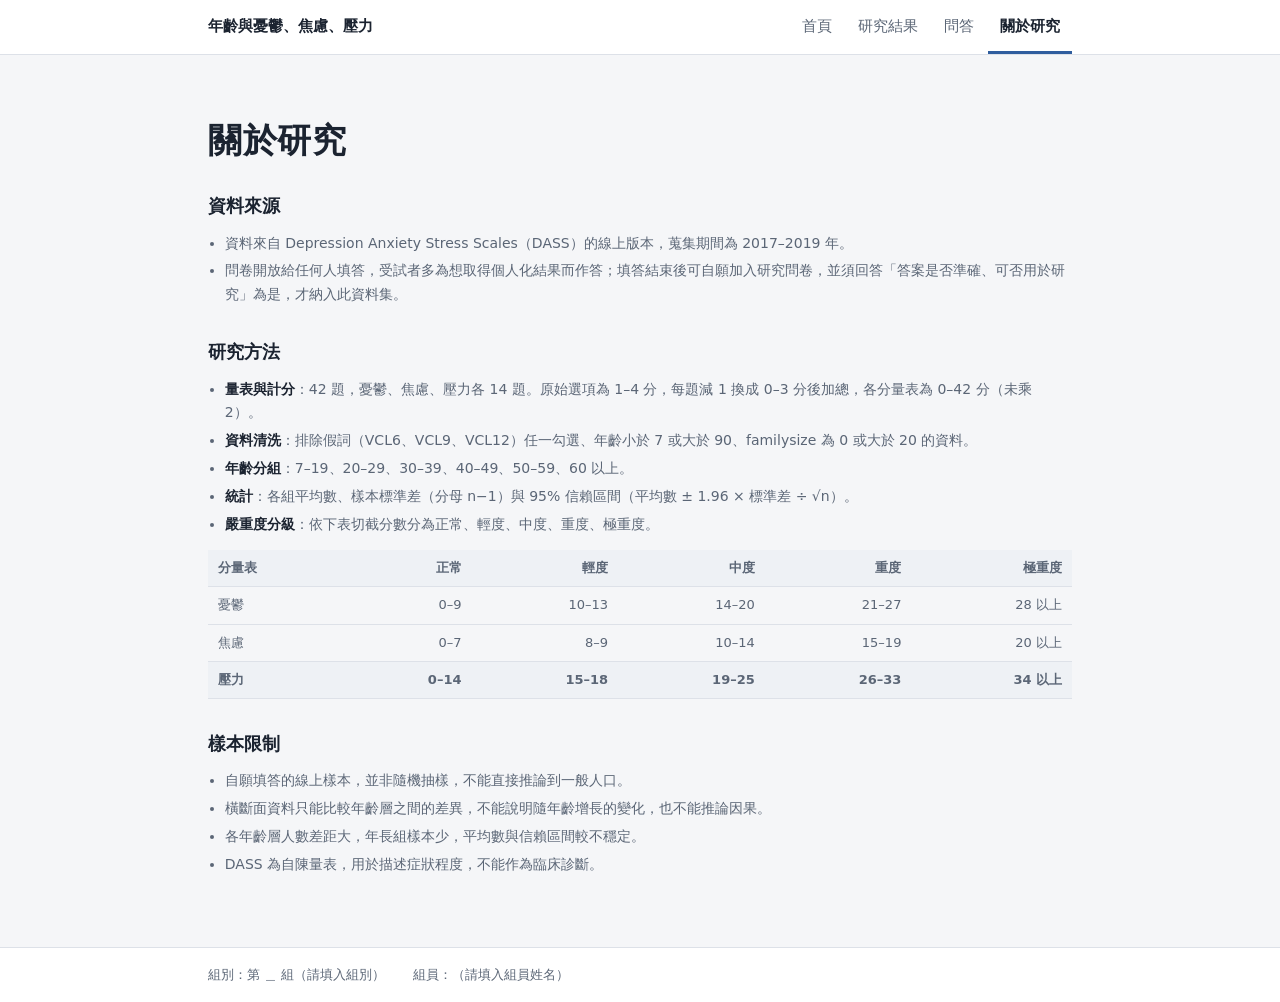
==== about.html @ b830cfda "Add files via upload" ====
<!DOCTYPE html>
<html lang="zh-Hant">
<head>
<meta charset="UTF-8">
<meta name="viewport" content="width=device-width, initial-scale=1, viewport-fit=cover">
<title>關於研究｜年齡與憂鬱、焦慮、壓力的關係</title>
<link rel="stylesheet" href="style.css">
</head>
<body>
<nav class="nav" aria-label="主要導覽"><div class="in"><a class="brand" href="index.html">年齡與憂鬱、焦慮、壓力</a><ul><li><a href="index.html">首頁</a></li><li><a href="results.html">研究結果</a></li><li><a href="ask.html">問答</a></li><li><a href="about.html" aria-current="page">關於研究</a></li></ul></div></nav>
<main><div class="in notes">
<h1 style="margin-top:32px;color:var(--ink)">關於研究</h1>
<h2 style="color:var(--ink)">資料來源</h2>
<ul>
<li>資料來自 Depression Anxiety Stress Scales（DASS）的線上版本，蒐集期間為 2017–2019 年。</li>
<li>問卷開放給任何人填答，受試者多為想取得個人化結果而作答；填答結束後可自願加入研究問卷，並須回答「答案是否準確、可否用於研究」為是，才納入此資料集。</li>
</ul>
<h2 style="color:var(--ink)">研究方法</h2>
<ul>
<li><b>量表與計分</b>：42 題，憂鬱、焦慮、壓力各 14 題。原始選項為 1–4 分，每題減 1 換成 0–3 分後加總，各分量表為 0–42 分（未乘 2）。</li>
<li><b>資料清洗</b>：排除假詞（VCL6、VCL9、VCL12）任一勾選、年齡小於 7 或大於 90、familysize 為 0 或大於 20 的資料。</li>
<li><b>年齡分組</b>：7–19、20–29、30–39、40–49、50–59、60 以上。</li>
<li><b>統計</b>：各組平均數、樣本標準差（分母 n−1）與 95% 信賴區間（平均數 ± 1.96 × 標準差 ÷ √n）。</li>
<li><b>嚴重度分級</b>：依下表切截分數分為正常、輕度、中度、重度、極重度。</li>
</ul><table class="cut"><thead><tr><th>分量表</th><th>正常</th><th>輕度</th><th>中度</th><th>重度</th><th>極重度</th></tr></thead><tbody>
<tr><td>憂鬱</td><td>0–9</td><td>10–13</td><td>14–20</td><td>21–27</td><td>28 以上</td></tr>
<tr><td>焦慮</td><td>0–7</td><td>8–9</td><td>10–14</td><td>15–19</td><td>20 以上</td></tr>
<tr><td>壓力</td><td>0–14</td><td>15–18</td><td>19–25</td><td>26–33</td><td>34 以上</td></tr></tbody></table>
<h2 style="color:var(--ink)">樣本限制</h2>
<ul>
<li>自願填答的線上樣本，並非隨機抽樣，不能直接推論到一般人口。</li>
<li>橫斷面資料只能比較年齡層之間的差異，不能說明隨年齡增長的變化，也不能推論因果。</li>
<li>各年齡層人數差距大，年長組樣本少，平均數與信賴區間較不穩定。</li>
<li>DASS 為自陳量表，用於描述症狀程度，不能作為臨床診斷。</li>
</ul>
</div></main>
<footer><div class="in"><span>組別：第 ＿ 組（請填入組別）</span><span>組員：（請填入組員姓名）</span></div></footer>

</body>
</html>
---- style.css ----
:root{box-sizing:border-box;padding-top:env(safe-area-inset-top,0px);padding-bottom:env(safe-area-inset-bottom,0px);
--bg:#f5f6f8;--card:#fff;--ink:#1b2330;--mut:#5b6676;--line:#dde1e8;--grid:#e8ebf0;--hd:#eef1f5;
--c-D:#2f5d9e;--c-A:#cf7418;--c-S:#1f8270;--l0:#c9e4da;--l1:#f1dd98;--l2:#eeab6e;--l3:#d35f4c;--l4:#7a1f3d;--st:#1b2330}
@media (prefers-color-scheme:dark){:root:not([data-theme="light"]){--bg:#11151b;--card:#1a2029;--ink:#e8ecf2;--mut:#9aa6b6;--line:#2b3441;--grid:#262e3a;--hd:#212934;
--c-D:#7ea8e8;--c-A:#f0a24f;--c-S:#4fc2aa;--l0:#2d5d4e;--l1:#8a7a2c;--l2:#b5733a;--l3:#d35f4c;--l4:#a63a5e;--st:#fff}}
:root[data-theme="dark"]{--bg:#11151b;--card:#1a2029;--ink:#e8ecf2;--mut:#9aa6b6;--line:#2b3441;--grid:#262e3a;--hd:#212934;
--c-D:#7ea8e8;--c-A:#f0a24f;--c-S:#4fc2aa;--l0:#2d5d4e;--l1:#8a7a2c;--l2:#b5733a;--l3:#d35f4c;--l4:#a63a5e;--st:#fff}
html,body{margin:0}
body{background:var(--bg);color:var(--ink);font:15px/1.7 "Noto Sans TC","PingFang TC","Microsoft JhengHei",system-ui,sans-serif}
main{max-width:900px;margin:0 auto;padding:32px 18px 56px}
h1{font-size:clamp(24px,5vw,34px);line-height:1.25;margin:0 0 10px;letter-spacing:.02em}
.intro{margin:0 0 4px;color:var(--mut);max-width:44em}
.src{margin:0 0 22px;color:var(--mut);font-size:13px}
.bar{display:flex;flex-wrap:wrap;gap:12px 24px;align-items:center;margin-bottom:12px}
.tabs{display:inline-flex;border:1px solid var(--line);border-radius:8px;overflow:hidden;background:var(--card)}
.tabs button{font:inherit;color:var(--mut);background:none;border:0;padding:8px 16px;cursor:pointer}
.tabs button[aria-selected=true]{background:var(--ink);color:var(--card);font-weight:600}
button:focus-visible,input:focus-visible{outline:2px solid var(--c-D);outline-offset:2px}
#scales{display:flex;flex-wrap:wrap;gap:6px 16px;align-items:center}
#scales .cl{color:var(--mut);font-size:13px}
#scales label{display:inline-flex;align-items:center;gap:6px;cursor:pointer}
#scales input{accent-color:var(--c);width:16px;height:16px;margin:0}
#scales input:disabled{opacity:.55;cursor:not-allowed}
.card{background:var(--card);border:1px solid var(--line);border-radius:10px;padding:14px 12px}
#chart{position:relative}
svg{display:block;width:100%;height:auto}
.gl{stroke:var(--grid);stroke-width:1}.tx{fill:var(--mut);font-size:12px}.sm{font-size:11px}
.ln{fill:none;stroke-width:2.2}.eb{stroke-width:1.6}.pt{stroke:var(--card);stroke-width:1.5}
.seg{font-size:12px;font-weight:600;fill:var(--st)}.seg.s3,.seg.s4{fill:#fff}
#tip{position:absolute;pointer-events:none;background:var(--ink);color:var(--card);border-radius:6px;padding:7px 10px;font-size:13px;line-height:1.5;white-space:nowrap;z-index:5}
#tip[hidden]{display:none}
.leg{display:flex;flex-wrap:wrap;gap:4px 14px;margin:2px 4px 8px;font-size:13px;color:var(--mut)}
.leg i{display:inline-block;width:11px;height:11px;border-radius:2px;margin-right:5px;vertical-align:-1px}
h2{font-size:18px;margin:30px 0 10px}
.tw{overflow-x:auto}
table{border-collapse:collapse;width:100%;font-size:14px;font-variant-numeric:tabular-nums}
th,td{padding:7px 10px;text-align:right;white-space:nowrap;border-bottom:1px solid var(--line)}
th:first-child,td:first-child{text-align:left}
thead th{background:var(--hd);font-weight:600}
tbody tr:last-child td{font-weight:600;background:var(--hd)}
.notes{color:var(--mut);font-size:14px}
.notes b{color:var(--ink)}
.notes ul{padding-left:1.2em;margin:6px 0 14px}.notes li{margin:4px 0}
.cut{font-size:13px;margin:6px 0 14px}
body{display:flex;flex-direction:column;min-height:100vh}
main{flex:1;width:100%}
.in{max-width:900px;margin:0 auto;padding:0 18px;box-sizing:border-box}
.nav{background:var(--card);border-bottom:1px solid var(--line)}
.nav .in{display:flex;flex-wrap:wrap;align-items:center;justify-content:space-between;gap:0 20px}
.brand{font-weight:700;color:var(--ink);text-decoration:none;padding:12px 0}
.nav ul{display:flex;flex-wrap:wrap;gap:2px;list-style:none;margin:0;padding:0}
.nav li a{display:block;padding:14px 12px 11px;color:var(--mut);text-decoration:none;border-bottom:3px solid transparent}
.nav li a:hover{color:var(--ink)}
.nav li a[aria-current=page]{color:var(--ink);font-weight:600;border-bottom-color:var(--c-D)}
footer{border-top:1px solid var(--line);background:var(--card);color:var(--mut);font-size:13px}
footer .in{display:flex;flex-wrap:wrap;gap:4px 28px;padding-top:16px;padding-bottom:16px}
.lead{max-width:44em;margin:0 0 6px}
.stats,.entries{display:grid;grid-template-columns:repeat(auto-fit,minmax(210px,1fr));gap:12px;margin:22px 0}
.stat,.entry{background:var(--card);border:1px solid var(--line);border-radius:10px;padding:16px}
.stat b{display:block;font-size:32px;line-height:1.2;font-variant-numeric:tabular-nums}
.stat span,.entry span{color:var(--mut);font-size:13px}
.entry{display:block;color:inherit;text-decoration:none}
.entry:hover{border-color:var(--c-D)}
.entry strong{display:block;font-size:17px}
.soon{text-align:center;padding:52px 20px;border:1px dashed var(--line);border-radius:10px;background:var(--card)}
.soon b{display:block;font-size:22px;margin-bottom:6px}
.soon p{margin:0;color:var(--mut)}
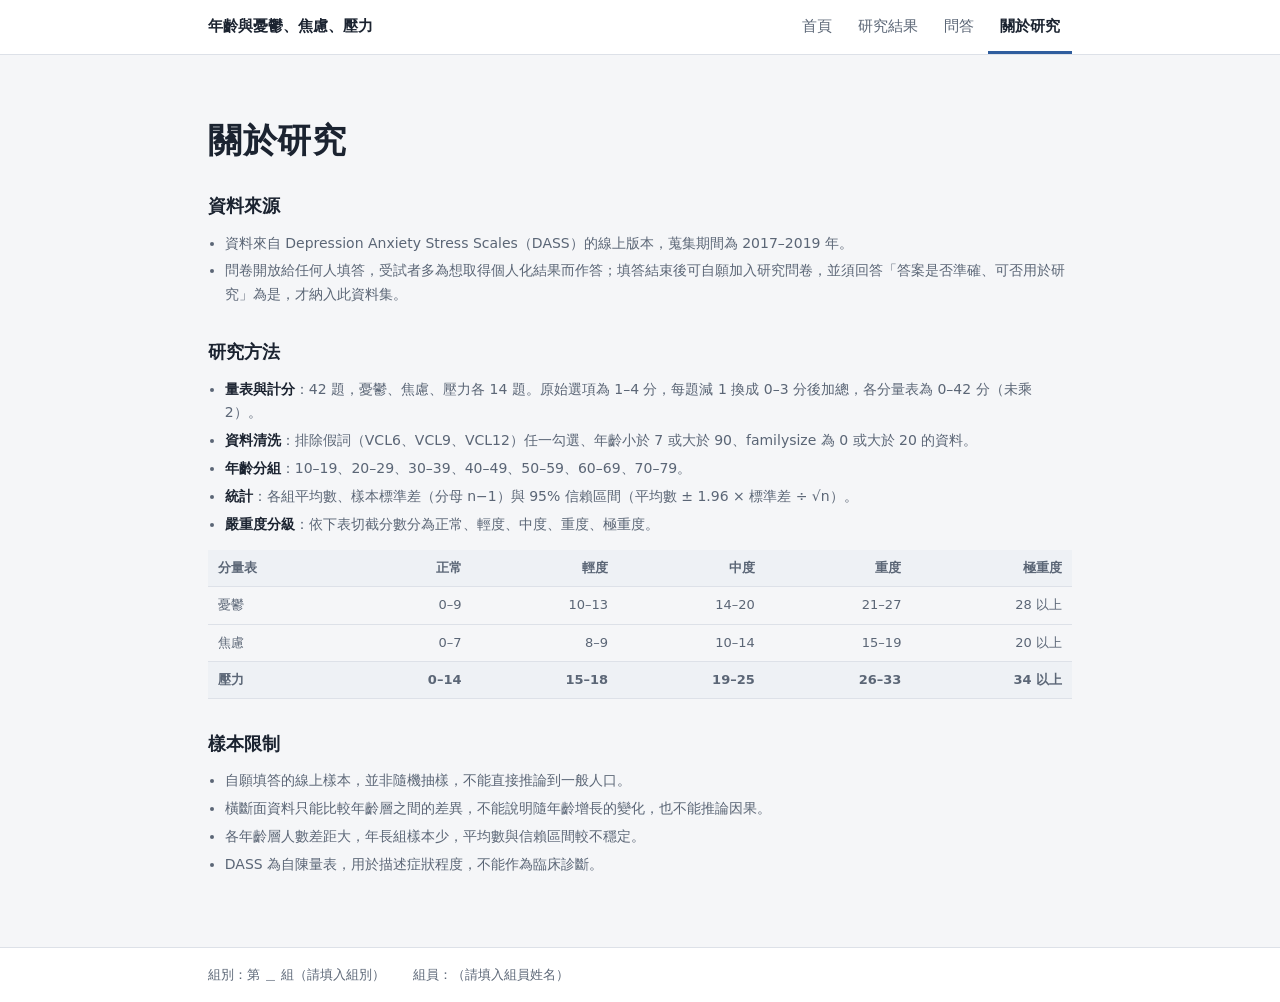
==== commit dc7a4064: "Add files via upload" ====
--- a/about.html
+++ b/about.html
@@ -19,7 +19,7 @@
 <ul>
 <li><b>量表與計分</b>：42 題，憂鬱、焦慮、壓力各 14 題。原始選項為 1–4 分，每題減 1 換成 0–3 分後加總，各分量表為 0–42 分（未乘 2）。</li>
 <li><b>資料清洗</b>：排除假詞（VCL6、VCL9、VCL12）任一勾選、年齡小於 7 或大於 90、familysize 為 0 或大於 20 的資料。</li>
-<li><b>年齡分組</b>：7–19、20–29、30–39、40–49、50–59、60 以上。</li>
+<li><b>年齡分組</b>：10–19、20–29、30–39、40–49、50–59、60–69、70–79。</li>
 <li><b>統計</b>：各組平均數、樣本標準差（分母 n−1）與 95% 信賴區間（平均數 ± 1.96 × 標準差 ÷ √n）。</li>
 <li><b>嚴重度分級</b>：依下表切截分數分為正常、輕度、中度、重度、極重度。</li>
 </ul><table class="cut"><thead><tr><th>分量表</th><th>正常</th><th>輕度</th><th>中度</th><th>重度</th><th>極重度</th></tr></thead><tbody>
